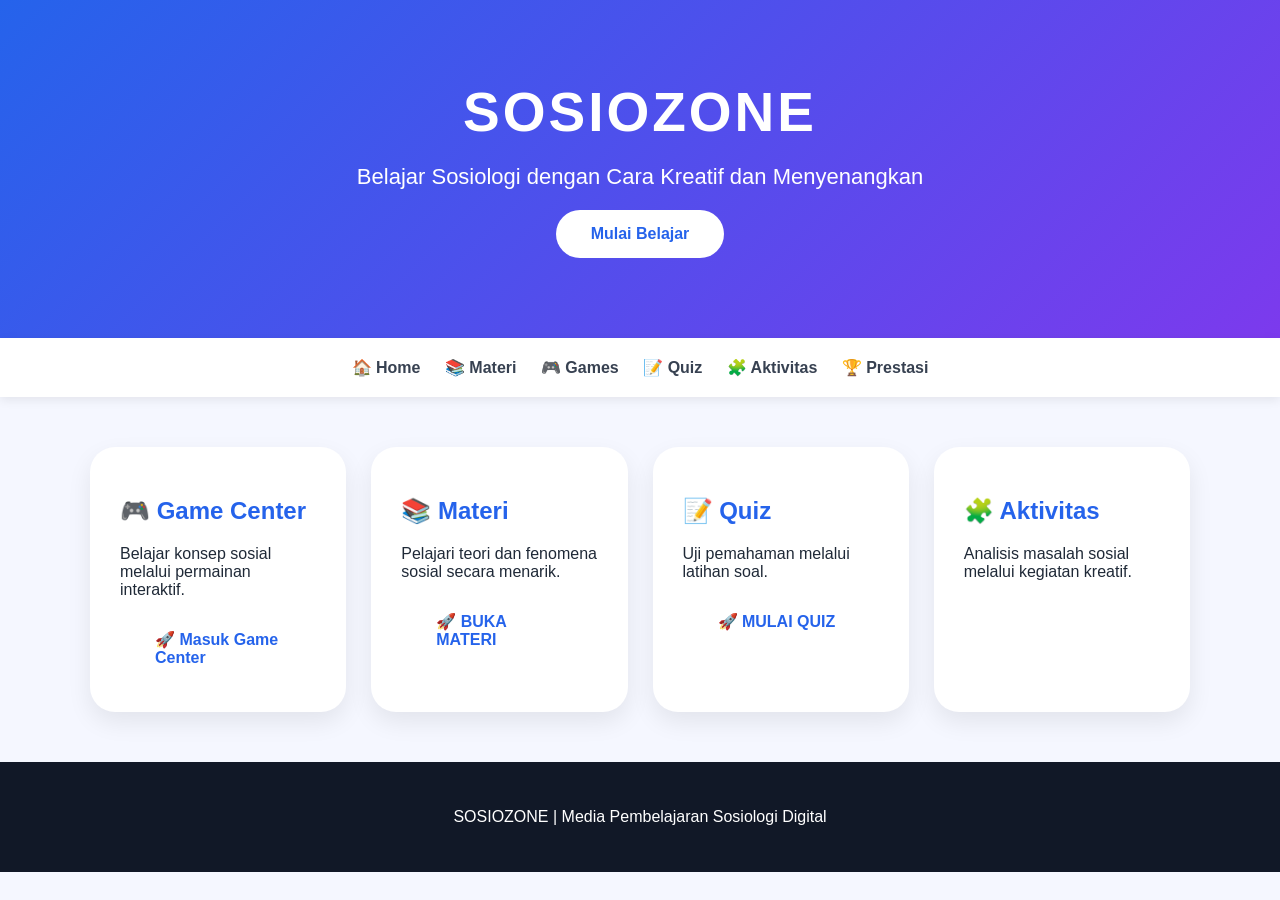
==== index.html @ 9fdc2beb "Update index.html" ====
<!DOCTYPE html>

<html>

<head>

<title>SosioZone</title>

<link rel="stylesheet" href="style.css">

</head>


<body>


<header>

<h1>SOSIOZONE</h1>

<p>
Belajar Sosiologi dengan Cara Kreatif dan Menyenangkan
</p>


<a class="button" href="#">
Mulai Belajar
</a>


</header>
<nav>

<a href="index.html">🏠 Home</a>

<a href="pages/materi.html">📚 Materi</a>

<a href="pages/games.html">🎮 Games</a>

<a href="pages/quiz.html">📝 Quiz</a>

<a href="pages/aktivitas.html">🧩 Aktivitas</a>

<a href="pages/prestasi.html">🏆 Prestasi</a>

</nav>


<div class="container">


<section class="cards">


<div class="card">

<h2>🎮 Game Center</h2>

<p>
Belajar konsep sosial melalui permainan interaktif.
</p>

<a class="button" href="pages/games.html">
🚀 Masuk Game Center
</a>

</div>



<div class="card">

<h2>📚 Materi</h2>

<p>
Pelajari teori dan fenomena sosial secara menarik.
</p>

<a class="button" href="pages/materi.html">
🚀 BUKA MATERI
</a>

</div>




<div class="card">

<h2>📝 Quiz</h2>

<p>
Uji pemahaman melalui latihan soal.
</p>

<a class="button" href="pages/quiz.html">
🚀 MULAI QUIZ
</a>

</div>



<div class="card">

<h2>🧩 Aktivitas</h2>

<p>
Analisis masalah sosial melalui kegiatan kreatif.
</p>

</div>



</section>


</div>



<footer>

<p>
SOSIOZONE | Media Pembelajaran Sosiologi Digital
</p>

</footer>



</body>

</html>
---- style.css ----
* {
    box-sizing: border-box;
}


body {
    margin: 0;
    font-family: 'Arial', sans-serif;
    background: #f5f7ff;
    color: #1f2937;
}


/* HEADER / HERO */

header {

    background: linear-gradient(135deg,#2563eb,#7c3aed);

    color:white;

    padding:80px 20px;

    text-align:center;

}


header h1 {

    font-size:55px;

    margin:0;

    letter-spacing:3px;

}


header p {

    font-size:22px;

    max-width:600px;

    margin:20px auto;

}



/* TOMBOL */

.button,
button {


    display:inline-block;

    padding:15px 35px;

    border:none;

    border-radius:50px;

    background:white;

    color:#2563eb;

    font-size:16px;

    font-weight:bold;

    cursor:pointer;

    text-decoration:none;

    transition:0.3s;


}


.button:hover,
button:hover {

    transform:scale(1.05);

}



/* NAVIGASI */

nav {


    background:white;

    padding:20px;

    text-align:center;

    box-shadow:0 3px 10px rgba(0,0,0,0.08);

}



nav a {


    text-decoration:none;

    color:#374151;

    margin:10px;

    font-weight:bold;

}



nav a:hover {

    color:#2563eb;

}



/* CONTAINER */

.container {


    width:90%;

    max-width:1100px;

    margin:auto;

}




/* KARTU */

.cards {


    display:grid;

    grid-template-columns:
    repeat(auto-fit,minmax(230px,1fr));

    gap:25px;

    margin:50px 0;

}



.card {


    background:white;

    padding:30px;

    border-radius:25px;

    box-shadow:
    0 10px 25px rgba(0,0,0,0.08);

    transition:0.3s;


}



.card:hover {


    transform:translateY(-8px);

}



.card h2 {


    color:#2563eb;

}



/* FOOTER */


footer {


    background:#111827;

    color:white;

    text-align:center;

    padding:30px;

    margin-top:50px;


}


/* HP */

@media(max-width:600px){


header h1{

font-size:38px;

}


nav a{

display:block;

margin:15px;

}


}
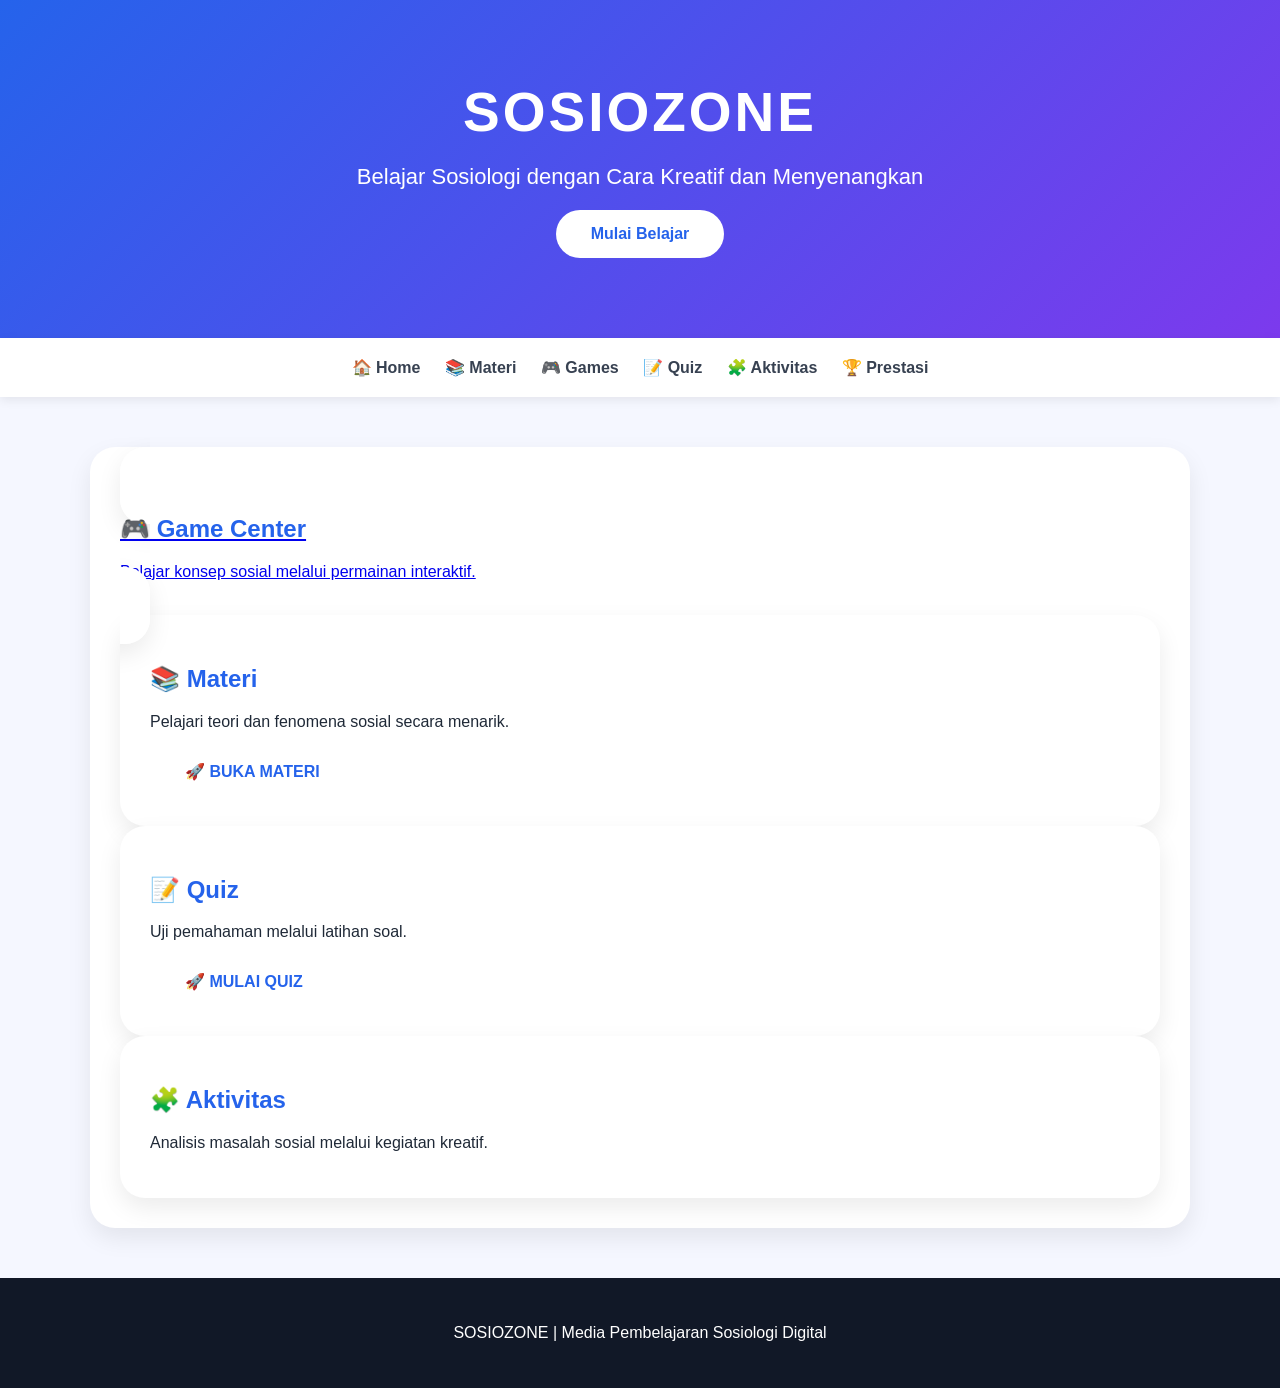
==== commit a4b9a6c3: "Update index.html" ====
--- a/index.html
+++ b/index.html
@@ -54,17 +54,15 @@
 
 <div class="card">
 
+<a href="pages/games.html" class="card">
+
 <h2>🎮 Game Center</h2>
 
 <p>
 Belajar konsep sosial melalui permainan interaktif.
 </p>
 
-<a class="button" href="pages/games.html">
-🚀 Masuk Game Center
 </a>
-
-</div>
 
 
 
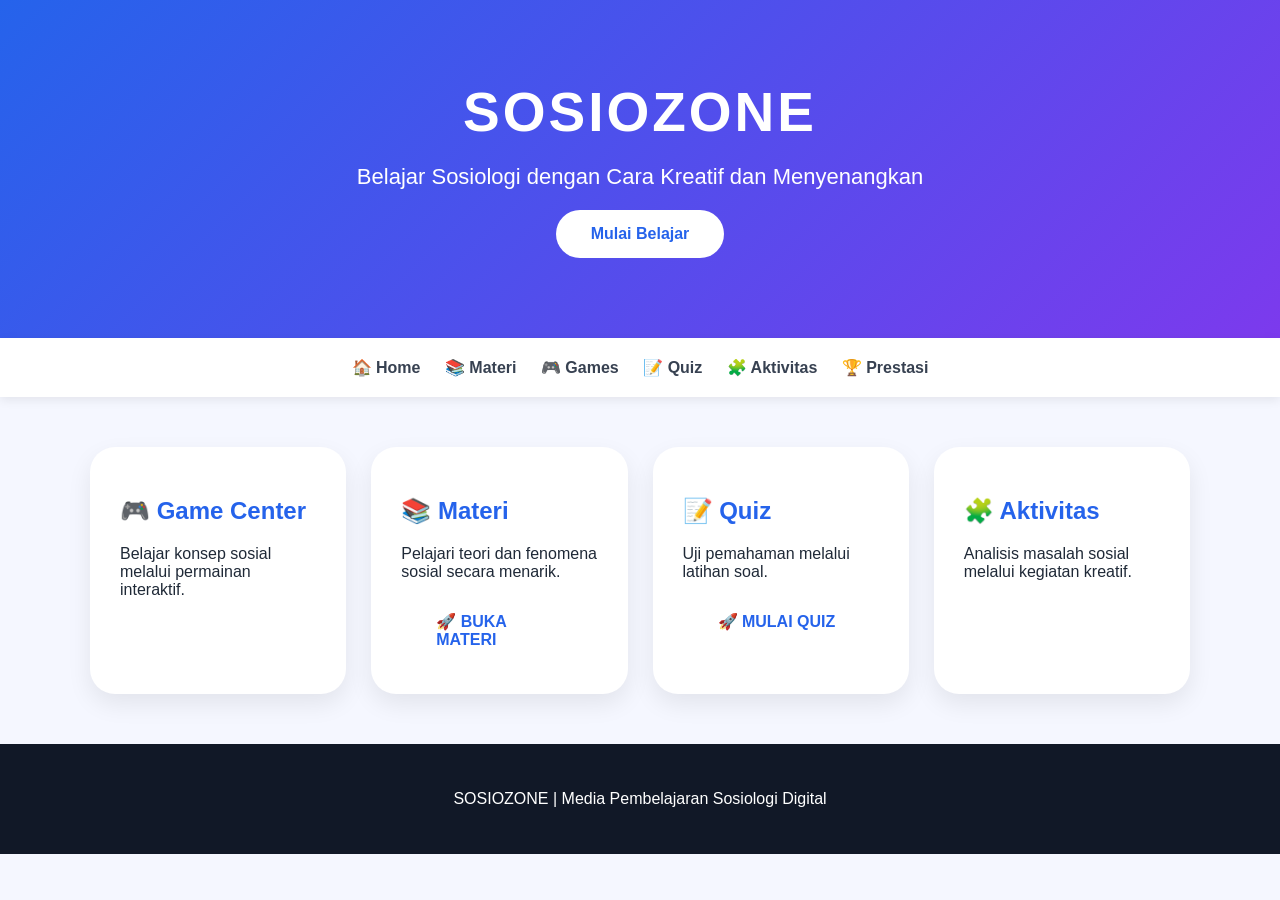
==== commit 191de2a7: "Update index.html" ====
--- a/index.html
+++ b/index.html
@@ -52,7 +52,6 @@
 <section class="cards">
 
 
-<div class="card">
 
 <a href="pages/games.html" class="card">
 
--- a/style.css
+++ b/style.css
@@ -178,6 +178,10 @@
 
     transition:0.3s;
 
+    display:block;
+    text-decoration:none;
+    color:#1f2937;
+
 
 }
 
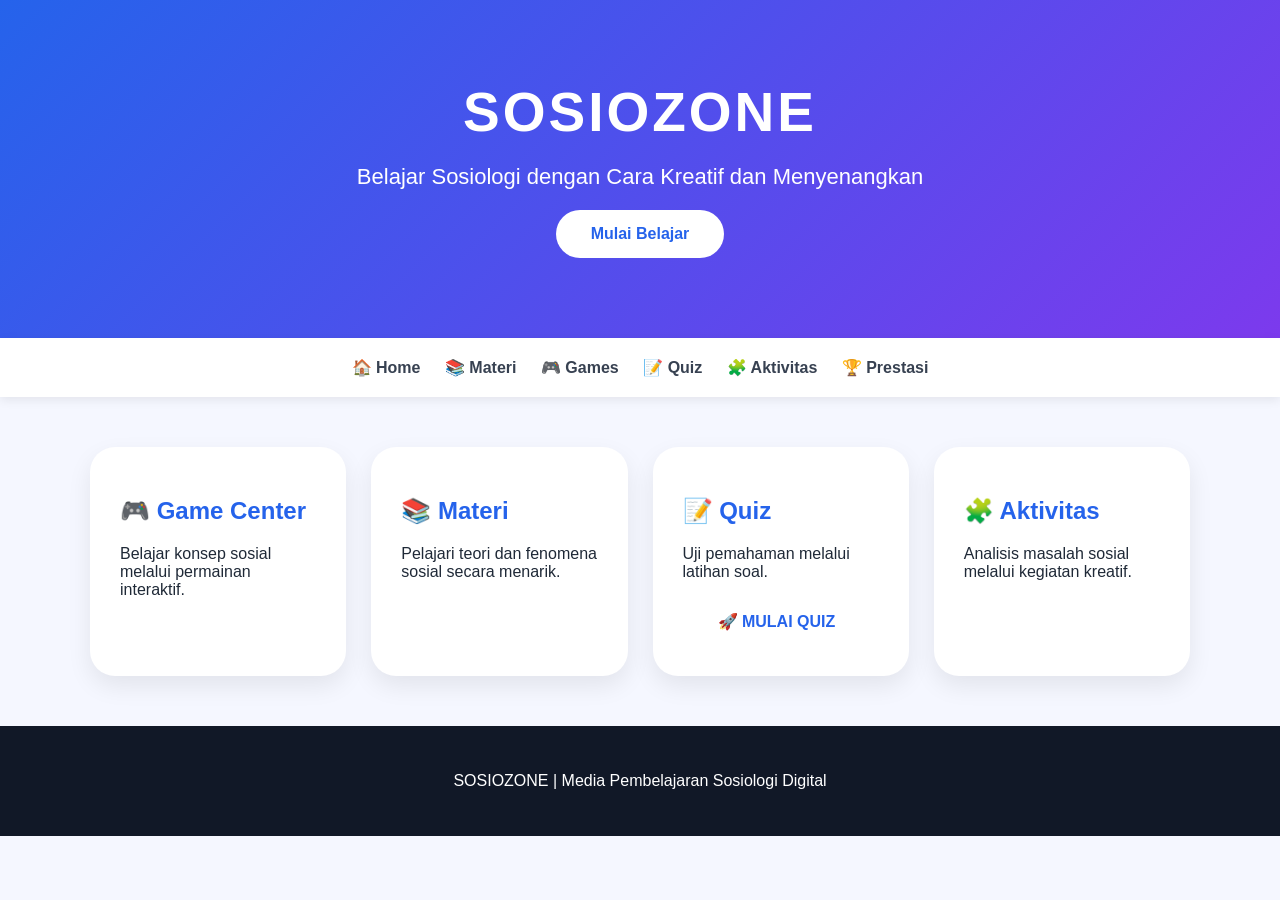
==== commit 0c850469: "Update index.html" ====
--- a/index.html
+++ b/index.html
@@ -65,7 +65,7 @@
 
 
 
-<div class="card">
+<a href="pages/materi.html" class="card">
 
 <h2>📚 Materi</h2>
 
@@ -73,11 +73,7 @@
 Pelajari teori dan fenomena sosial secara menarik.
 </p>
 
-<a class="button" href="pages/materi.html">
-🚀 BUKA MATERI
 </a>
-
-</div>
 
 
 
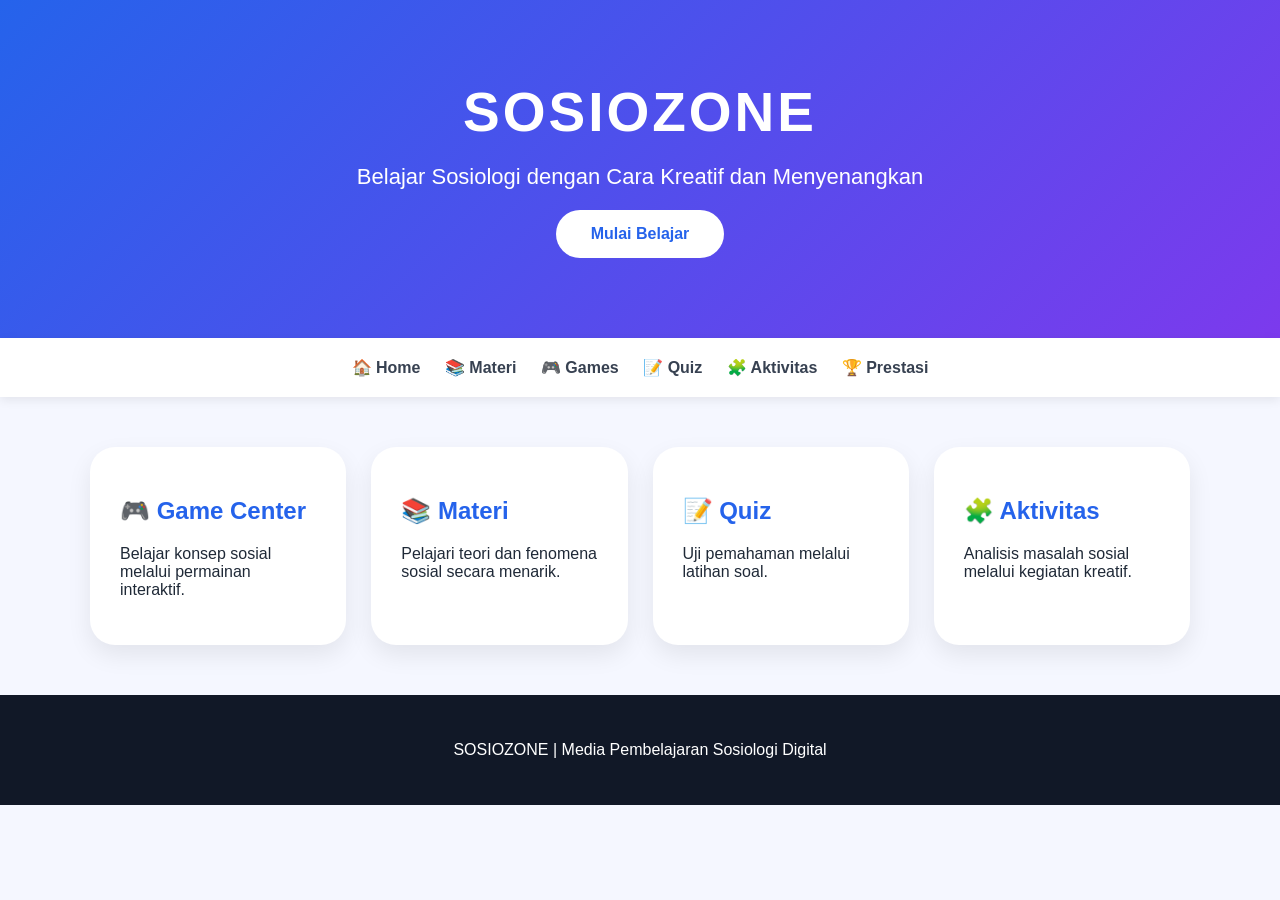
==== commit d0be51c5: "Update index.html" ====
--- a/index.html
+++ b/index.html
@@ -78,7 +78,7 @@
 
 
 
-<div class="card">
+<a href="pages/quiz.html" class="card">
 
 <h2>📝 Quiz</h2>
 
@@ -86,11 +86,7 @@
 Uji pemahaman melalui latihan soal.
 </p>
 
-<a class="button" href="pages/quiz.html">
-🚀 MULAI QUIZ
 </a>
-
-</div>
 
 
 
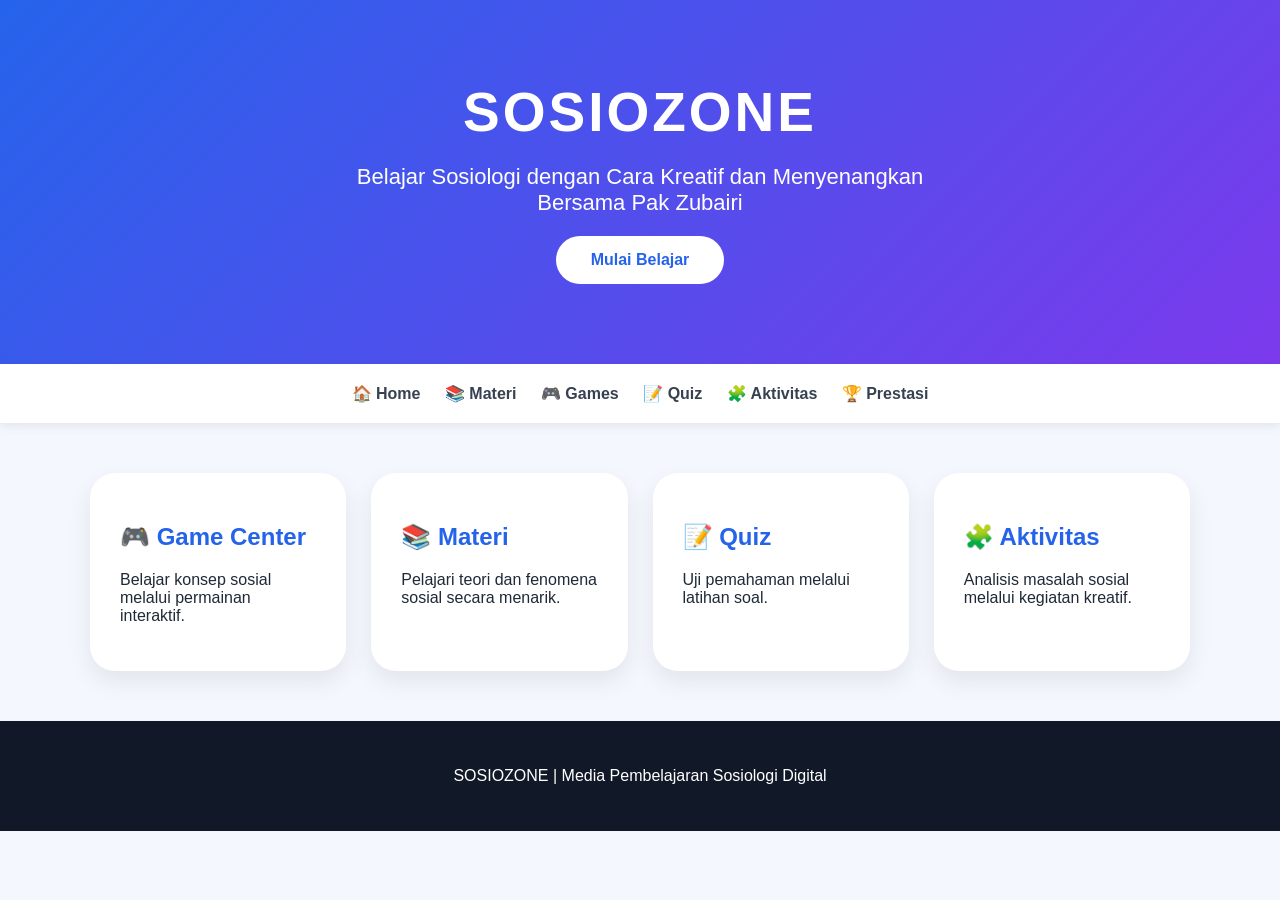
==== commit db776f1e: "Update index.html" ====
--- a/index.html
+++ b/index.html
@@ -20,6 +20,8 @@
 
 <p>
 Belajar Sosiologi dengan Cara Kreatif dan Menyenangkan
+<br>
+Bersama Pak Zubairi
 </p>
 
 
@@ -90,7 +92,7 @@
 
 
 
-<div class="card">
+<a href="pages/aktivitas.html" class="card">
 
 <h2>🧩 Aktivitas</h2>
 
@@ -98,7 +100,7 @@
 Analisis masalah sosial melalui kegiatan kreatif.
 </p>
 
-</div>
+</a>
 
 
 
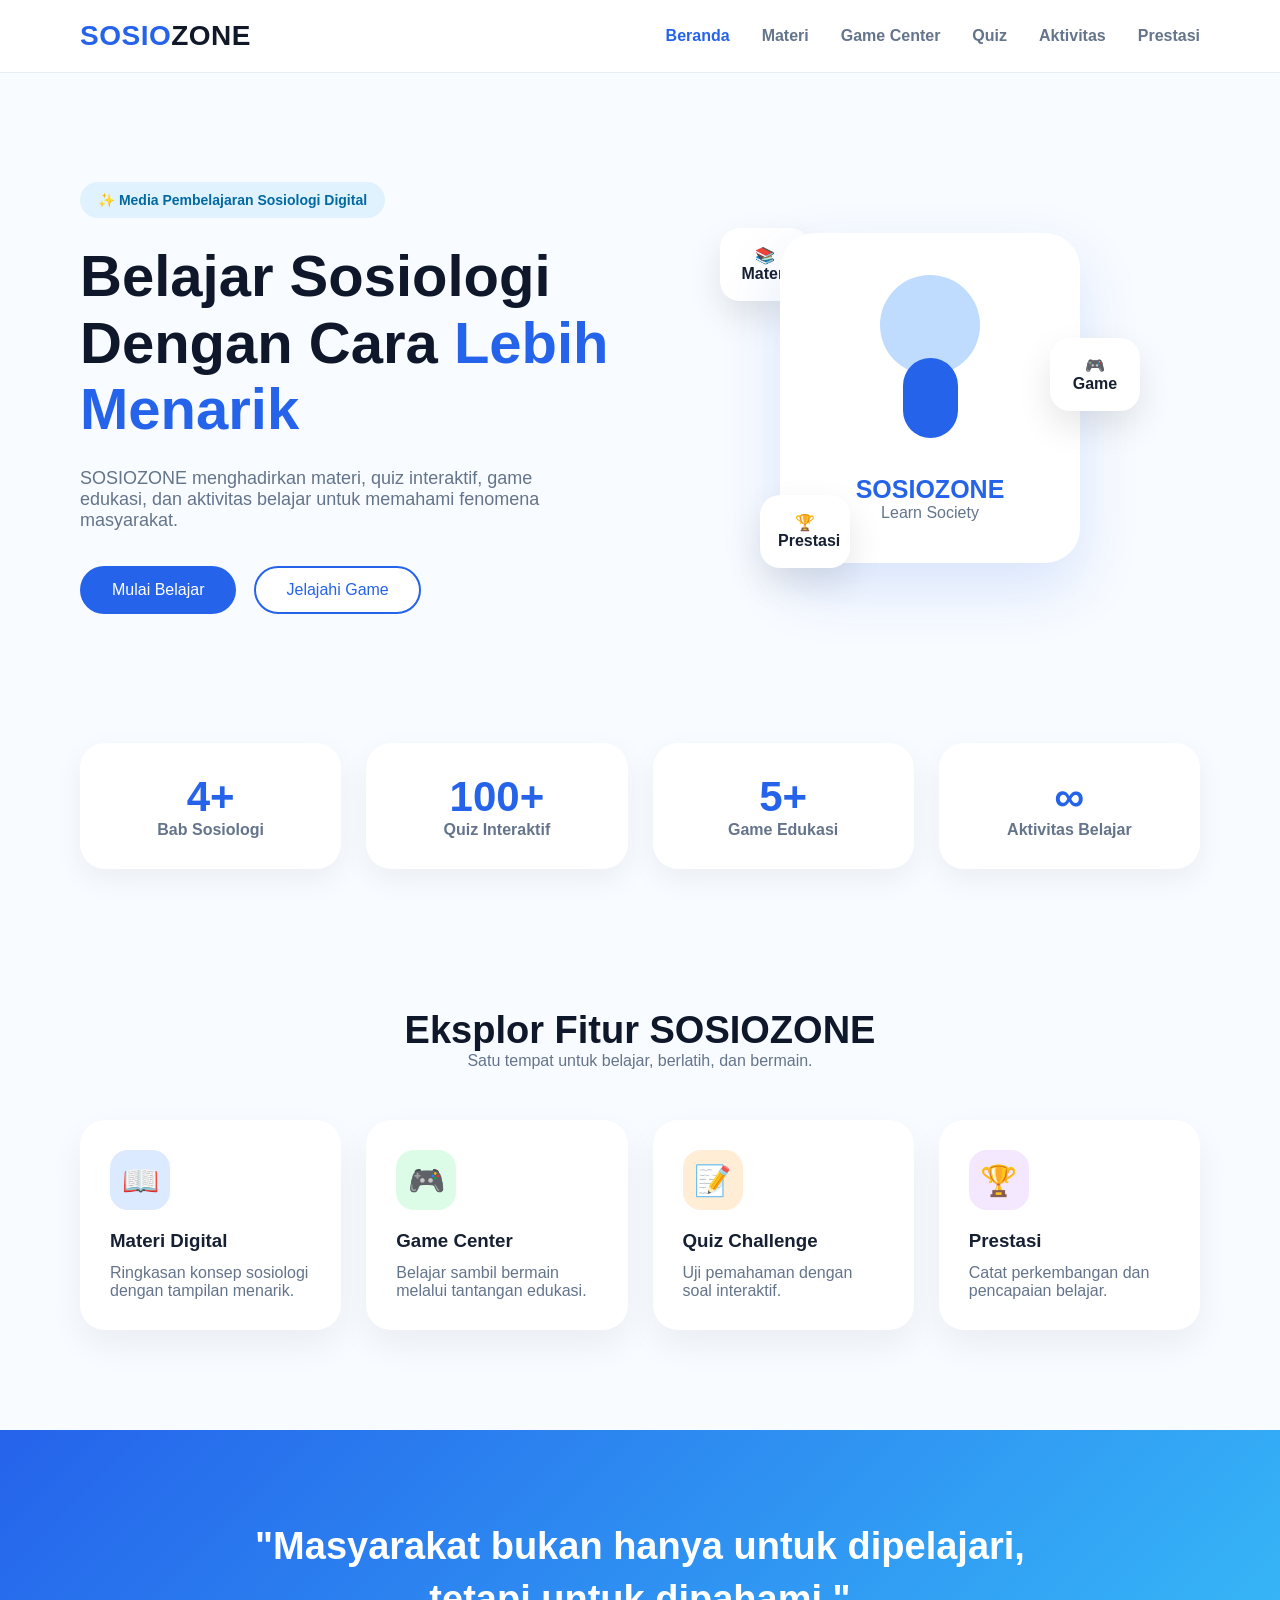
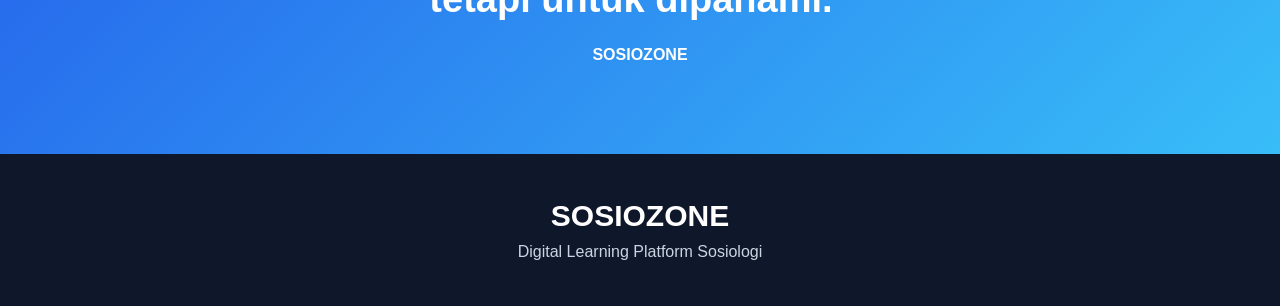
==== commit 785dac7a: "Update index.html" ====
--- a/index.html
+++ b/index.html
@@ -1,12 +1,14 @@
 <!DOCTYPE html>
-
-<html>
+<html lang="id">
 
 <head>
 
-<title>SosioZone</title>
-
-<link rel="stylesheet" href="style.css">
+<meta charset="UTF-8">
+<meta name="viewport" content="width=device-width, initial-scale=1.0">
+
+<title>SOSIOZONE | Digital Sociology Learning</title>
+
+<link rel="stylesheet" href="prototype-home.css">
 
 </head>
 
@@ -14,108 +16,449 @@
 <body>
 
 
-<header>
-
-<h1>SOSIOZONE</h1>
-
-<p>
-Belajar Sosiologi dengan Cara Kreatif dan Menyenangkan
+<!-- NAVBAR -->
+
+<header class="navbar">
+
+<div class="nav-container">
+
+
+<div class="logo">
+SOSIO<span>ZONE</span>
+</div>
+
+
+<nav>
+
+<a href="prototype-home.html" class="active">
+Beranda
+</a>
+
+
+<a href="pages/materi.html">
+Materi
+</a>
+
+
+<a href="pages/games.html">
+Game Center
+</a>
+
+
+<a href="pages/quiz.html">
+Quiz
+</a>
+
+
+<a href="pages/aktivitas.html">
+Aktivitas
+</a>
+
+
+<a href="pages/prestasi.html">
+Prestasi
+</a>
+
+
+</nav>
+
+
+</div>
+
+</header>
+
+
+
+
+
+<!-- HERO -->
+
+<section class="hero">
+
+
+<div class="hero-left">
+
+
+<div class="badge">
+✨ Media Pembelajaran Sosiologi Digital
+</div>
+
+
+
+<h1>
+
+Belajar Sosiologi
 <br>
-Bersama Pak Zubairi
-</p>
-
-
-<a class="button" href="#">
+
+Dengan Cara
+<span>
+Lebih Menarik
+</span>
+
+</h1>
+
+
+
+<p>
+
+SOSIOZONE menghadirkan materi,
+quiz interaktif, game edukasi,
+dan aktivitas belajar untuk memahami
+fenomena masyarakat.
+
+</p>
+
+
+
+
+<div class="hero-btn">
+
+
+<a href="pages/materi.html" class="btn-primary">
 Mulai Belajar
 </a>
 
 
-</header>
-<nav>
-
-<a href="index.html">🏠 Home</a>
-
-<a href="pages/materi.html">📚 Materi</a>
-
-<a href="pages/games.html">🎮 Games</a>
-
-<a href="pages/quiz.html">📝 Quiz</a>
-
-<a href="pages/aktivitas.html">🧩 Aktivitas</a>
-
-<a href="pages/prestasi.html">🏆 Prestasi</a>
-
-</nav>
-
-
-<div class="container">
-
-
-<section class="cards">
-
-
-
-<a href="pages/games.html" class="card">
-
-<h2>🎮 Game Center</h2>
-
-<p>
-Belajar konsep sosial melalui permainan interaktif.
-</p>
-
-</a>
-
-
-
-<a href="pages/materi.html" class="card">
-
-<h2>📚 Materi</h2>
-
-<p>
-Pelajari teori dan fenomena sosial secara menarik.
-</p>
-
-</a>
-
-
-
-
-<a href="pages/quiz.html" class="card">
-
-<h2>📝 Quiz</h2>
-
-<p>
-Uji pemahaman melalui latihan soal.
-</p>
-
-</a>
-
-
-
-<a href="pages/aktivitas.html" class="card">
-
-<h2>🧩 Aktivitas</h2>
-
-<p>
-Analisis masalah sosial melalui kegiatan kreatif.
-</p>
-
-</a>
-
+<a href="pages/games.html" class="btn-outline">
+Jelajahi Game
+</a>
+
+
+</div>
+
+
+
+</div>
+
+
+
+
+
+<div class="hero-right">
+
+
+<div class="student-area">
+
+
+<div class="floating-card card-one">
+
+📚
+<br>
+Materi
+
+</div>
+
+
+
+<div class="student-box">
+
+<div class="circle">
+
+</div>
+
+
+<div class="person">
+
+</div>
+
+
+<h3>
+SOSIOZONE
+</h3>
+
+<p>
+Learn Society
+</p>
+
+
+</div>
+
+
+
+
+<div class="floating-card card-two">
+
+🎮
+<br>
+Game
+
+</div>
+
+
+
+<div class="floating-card card-three">
+
+🏆
+<br>
+Prestasi
+
+</div>
+
+
+
+</div>
+
+
+
+</div>
 
 
 </section>
 
 
-</div>
-
+
+
+
+
+
+<!-- DASHBOARD -->
+
+
+<section class="dashboard">
+
+
+<div class="dashboard-card">
+
+<h2>
+4+
+</h2>
+
+<p>
+Bab Sosiologi
+</p>
+
+
+</div>
+
+
+
+<div class="dashboard-card">
+
+<h2>
+100+
+</h2>
+
+<p>
+Quiz Interaktif
+</p>
+
+
+</div>
+
+
+
+<div class="dashboard-card">
+
+<h2>
+5+
+</h2>
+
+<p>
+Game Edukasi
+</p>
+
+
+</div>
+
+
+
+<div class="dashboard-card">
+
+<h2>
+∞
+</h2>
+
+<p>
+Aktivitas Belajar
+</p>
+
+
+</div>
+
+
+
+</section>
+
+
+
+
+
+
+
+<!-- FEATURE -->
+
+
+<section class="feature-section">
+
+
+<div class="section-header">
+
+
+<h2>
+Eksplor Fitur SOSIOZONE
+</h2>
+
+
+<p>
+Satu tempat untuk belajar,
+berlatih, dan bermain.
+
+</p>
+
+
+</div>
+
+
+
+
+
+<div class="feature-grid">
+
+
+
+<div class="feature">
+
+<div class="icon blue">
+📖
+</div>
+
+<h3>
+Materi Digital
+</h3>
+
+<p>
+Ringkasan konsep sosiologi
+dengan tampilan menarik.
+
+</p>
+
+</div>
+
+
+
+
+
+<div class="feature">
+
+<div class="icon green">
+🎮
+</div>
+
+<h3>
+Game Center
+</h3>
+
+<p>
+Belajar sambil bermain
+melalui tantangan edukasi.
+
+</p>
+
+</div>
+
+
+
+
+
+
+<div class="feature">
+
+<div class="icon orange">
+📝
+</div>
+
+<h3>
+Quiz Challenge
+</h3>
+
+<p>
+Uji pemahaman dengan
+soal interaktif.
+
+</p>
+
+</div>
+
+
+
+
+
+
+<div class="feature">
+
+<div class="icon purple">
+🏆
+</div>
+
+<h3>
+Prestasi
+
+</h3>
+
+<p>
+Catat perkembangan
+dan pencapaian belajar.
+
+</p>
+
+</div>
+
+
+
+</div>
+
+
+</section>
+
+
+
+
+
+
+
+
+<!-- QUOTE -->
+
+
+<section class="quote">
+
+
+<h2>
+
+"Masyarakat bukan hanya untuk dipelajari,
+tetapi untuk dipahami."
+
+</h2>
+
+
+<p>
+SOSIOZONE
+</p>
+
+
+</section>
+
+
+
+
+
+
+
+<!-- FOOTER -->
 
 
 <footer>
 
-<p>
-SOSIOZONE | Media Pembelajaran Sosiologi Digital
-</p>
+<h3>
+SOSIOZONE
+</h3>
+
+
+<p>
+Digital Learning Platform
+Sosiologi
+</p>
+
 
 </footer>
 
--- a/prototype-home.css
+++ b/prototype-home.css
@@ -0,0 +1,997 @@
+/* =====================================
+   SOSIOZONE HOME V2
+   PROTOTYPE CSS
+===================================== */
+
+
+/* RESET */
+
+*{
+    margin:0;
+    padding:0;
+    box-sizing:border-box;
+}
+
+
+body{
+
+    font-family:
+    "Segoe UI",
+    Arial,
+    sans-serif;
+
+    background:#f8fbff;
+
+    color:#172033;
+
+}
+
+
+a{
+    text-decoration:none;
+    color:inherit;
+}
+
+
+
+
+
+/* =====================================
+   NAVBAR
+===================================== */
+
+
+.navbar{
+
+    width:100%;
+
+    background:white;
+
+    position:sticky;
+
+    top:0;
+
+    z-index:50;
+
+    border-bottom:1px solid #e5edf7;
+
+}
+
+
+
+.nav-container{
+
+    max-width:1200px;
+
+    margin:auto;
+
+    padding:20px 40px;
+
+    display:flex;
+
+    justify-content:space-between;
+
+    align-items:center;
+
+}
+
+
+
+.logo{
+
+    font-size:28px;
+
+    font-weight:800;
+
+    letter-spacing:.5px;
+
+    color:#2563eb;
+
+}
+
+
+
+.logo span{
+
+    color:#111827;
+
+}
+
+
+
+
+
+nav{
+
+    display:flex;
+
+    gap:32px;
+
+}
+
+
+
+nav a{
+
+    font-weight:600;
+
+    color:#64748b;
+
+    transition:.3s;
+
+}
+
+
+
+nav a:hover,
+nav .active{
+
+    color:#2563eb;
+
+}
+
+
+
+
+
+
+
+/* =====================================
+   HERO
+===================================== */
+
+
+.hero{
+
+    max-width:1200px;
+
+    margin:auto;
+
+    min-height:650px;
+
+    padding:70px 40px;
+
+    display:grid;
+
+    grid-template-columns:
+
+    1fr 1fr;
+
+    align-items:center;
+
+    gap:40px;
+
+}
+
+
+
+
+
+.badge{
+
+    display:inline-block;
+
+    padding:10px 18px;
+
+    border-radius:30px;
+
+    background:#e0f2fe;
+
+    color:#0369a1;
+
+    font-size:14px;
+
+    font-weight:700;
+
+    margin-bottom:25px;
+
+}
+
+
+
+
+
+.hero-left h1{
+
+    font-size:58px;
+
+    line-height:1.15;
+
+    font-weight:850;
+
+    color:#0f172a;
+
+}
+
+
+
+.hero-left h1 span{
+
+    color:#2563eb;
+
+}
+
+
+
+
+
+.hero-left p{
+
+    margin-top:25px;
+
+    max-width:520px;
+
+    font-size:18px;
+
+    color:#64748b;
+
+}
+
+
+
+
+
+.hero-btn{
+
+    margin-top:35px;
+
+    display:flex;
+
+    gap:18px;
+
+}
+
+
+
+
+
+button{
+
+    border:none;
+
+    font-size:16px;
+
+    cursor:pointer;
+
+    font-weight:700;
+
+}
+
+
+
+.btn-primary{
+
+    padding:15px 32px;
+
+    background:#2563eb;
+
+    color:white;
+
+    border-radius:50px;
+
+}
+
+
+
+.btn-outline{
+
+    padding:13px 30px;
+
+    border-radius:50px;
+
+    border:2px solid #2563eb;
+
+    background:white;
+
+    color:#2563eb;
+
+}
+
+
+
+
+
+.btn-primary:hover,
+.btn-outline:hover{
+
+    transform:translateY(-3px);
+
+}
+
+
+
+
+
+
+
+
+
+/* =====================================
+   HERO VISUAL
+===================================== */
+
+
+.hero-right{
+
+    display:flex;
+
+    justify-content:center;
+
+}
+
+
+
+
+
+.student-area{
+
+    position:relative;
+
+    width:420px;
+
+    height:420px;
+
+}
+
+
+
+
+
+.student-box{
+
+    width:300px;
+
+    height:330px;
+
+    background:white;
+
+    position:absolute;
+
+    top:45px;
+
+    left:60px;
+
+    border-radius:35px;
+
+    box-shadow:
+
+    0 25px 60px rgba(37,99,235,.15);
+
+
+    display:flex;
+
+    flex-direction:column;
+
+    align-items:center;
+
+    justify-content:center;
+
+}
+
+
+
+
+
+.circle{
+
+    width:100px;
+
+    height:100px;
+
+    border-radius:50%;
+
+    background:#bfdbfe;
+
+    margin-bottom:20px;
+
+}
+
+
+
+
+
+.person{
+
+    position:absolute;
+
+    width:55px;
+
+    height:80px;
+
+    background:#2563eb;
+
+    border-radius:30px;
+
+    top:125px;
+
+}
+
+
+
+
+
+.student-box h3{
+
+    margin-top:80px;
+
+    font-size:25px;
+
+    color:#2563eb;
+
+}
+
+
+
+
+
+.student-box p{
+
+    color:#64748b;
+
+}
+
+
+
+
+
+
+
+/* FLOATING CARD */
+
+
+.floating-card{
+
+    position:absolute;
+
+    background:white;
+
+    padding:18px;
+
+    width:90px;
+
+    text-align:center;
+
+    border-radius:20px;
+
+    font-weight:700;
+
+    box-shadow:
+
+    0 15px 35px rgba(0,0,0,.1);
+
+}
+
+
+
+
+
+.card-one{
+
+    top:40px;
+
+    left:0;
+
+}
+
+
+
+
+
+.card-two{
+
+    right:0;
+
+    top:150px;
+
+}
+
+
+
+
+
+.card-three{
+
+    bottom:40px;
+
+    left:40px;
+
+}
+
+
+
+
+
+
+
+
+/* =====================================
+   DASHBOARD
+===================================== */
+
+
+.dashboard{
+
+    max-width:1200px;
+
+    margin:auto;
+
+    padding:20px 40px 80px;
+
+    display:grid;
+
+    grid-template-columns:
+
+    repeat(4,1fr);
+
+    gap:25px;
+
+}
+
+
+
+
+
+.dashboard-card{
+
+    background:white;
+
+    padding:30px;
+
+    border-radius:25px;
+
+    text-align:center;
+
+    box-shadow:
+
+    0 10px 30px rgba(15,23,42,.06);
+
+}
+
+
+
+.dashboard-card h2{
+
+    font-size:42px;
+
+    color:#2563eb;
+
+}
+
+
+
+.dashboard-card p{
+
+    color:#64748b;
+
+    font-weight:600;
+
+}
+
+
+
+
+
+
+
+
+/* =====================================
+   FEATURE
+===================================== */
+
+
+.feature-section{
+
+    max-width:1200px;
+
+    margin:auto;
+
+    padding:60px 40px 100px;
+
+}
+
+
+
+
+
+.section-header{
+
+    text-align:center;
+
+    margin-bottom:50px;
+
+}
+
+
+
+
+
+.section-header h2{
+
+    font-size:38px;
+
+    color:#0f172a;
+
+}
+
+
+
+
+
+.section-header p{
+
+    color:#64748b;
+
+}
+
+
+
+
+
+
+
+.feature-grid{
+
+    display:grid;
+
+    grid-template-columns:
+
+    repeat(4,1fr);
+
+    gap:25px;
+
+}
+
+
+
+
+
+.feature{
+
+    background:white;
+
+    padding:30px;
+
+    border-radius:25px;
+
+    box-shadow:
+
+    0 15px 35px rgba(15,23,42,.06);
+
+    transition:.3s;
+
+}
+
+
+
+
+
+.feature:hover{
+
+    transform:translateY(-8px);
+
+}
+
+
+
+
+
+.icon{
+
+    width:60px;
+
+    height:60px;
+
+    border-radius:18px;
+
+    display:flex;
+
+    justify-content:center;
+
+    align-items:center;
+
+    font-size:30px;
+
+    margin-bottom:20px;
+
+}
+
+
+
+.blue{
+
+    background:#dbeafe;
+
+}
+
+
+
+.green{
+
+    background:#dcfce7;
+
+}
+
+
+
+.orange{
+
+    background:#ffedd5;
+
+}
+
+
+
+.purple{
+
+    background:#f3e8ff;
+
+}
+
+
+
+
+
+.feature h3{
+
+    margin-bottom:12px;
+
+}
+
+
+
+.feature p{
+
+    color:#64748b;
+
+}
+
+
+
+
+
+
+
+/* =====================================
+   QUOTE
+===================================== */
+
+
+.quote{
+
+    padding:90px 30px;
+
+    background:
+
+    linear-gradient(
+    135deg,
+    #2563eb,
+    #38bdf8
+    );
+
+    text-align:center;
+
+    color:white;
+
+}
+
+
+
+.quote h2{
+
+    max-width:800px;
+
+    margin:auto;
+
+    font-size:38px;
+
+    line-height:1.4;
+
+}
+
+
+
+.quote p{
+
+    margin-top:20px;
+
+    font-weight:700;
+
+}
+
+
+
+
+
+
+
+
+/* =====================================
+   FOOTER
+===================================== */
+
+
+footer{
+
+    background:#0f172a;
+
+    color:white;
+
+    text-align:center;
+
+    padding:45px;
+
+}
+
+
+
+footer h3{
+
+    font-size:30px;
+
+    margin-bottom:10px;
+
+}
+
+
+
+footer p{
+
+    color:#cbd5e1;
+
+}
+
+
+
+
+
+
+
+/* =====================================
+   TABLET
+===================================== */
+
+
+@media(max-width:900px){
+
+
+.nav-container{
+
+    padding:20px;
+
+}
+
+
+nav{
+
+    display:none;
+
+}
+
+
+.hero{
+
+    grid-template-columns:1fr;
+
+    text-align:center;
+
+}
+
+
+.hero-left p{
+
+    margin:auto;
+
+}
+
+
+.hero-btn{
+
+    justify-content:center;
+
+}
+
+
+.dashboard{
+
+    grid-template-columns:
+
+    repeat(2,1fr);
+
+}
+
+
+
+.feature-grid{
+
+    grid-template-columns:
+
+    repeat(2,1fr);
+
+}
+
+
+
+}
+
+
+
+
+
+
+
+
+/* =====================================
+   MOBILE
+===================================== */
+
+
+@media(max-width:600px){
+
+
+.hero{
+
+    padding:40px 20px;
+
+}
+
+
+
+.hero-left h1{
+
+    font-size:38px;
+
+}
+
+
+
+.student-area{
+
+    transform:scale(.75);
+
+}
+
+
+
+.dashboard{
+
+    grid-template-columns:1fr;
+
+    padding:20px;
+
+}
+
+
+
+.feature-section{
+
+    padding:40px 20px;
+
+}
+
+
+
+.feature-grid{
+
+    grid-template-columns:1fr;
+
+}
+
+
+
+.section-header h2{
+
+    font-size:30px;
+
+}
+
+
+
+.quote h2{
+
+    font-size:25px;
+
+}
+
+
+
+}
